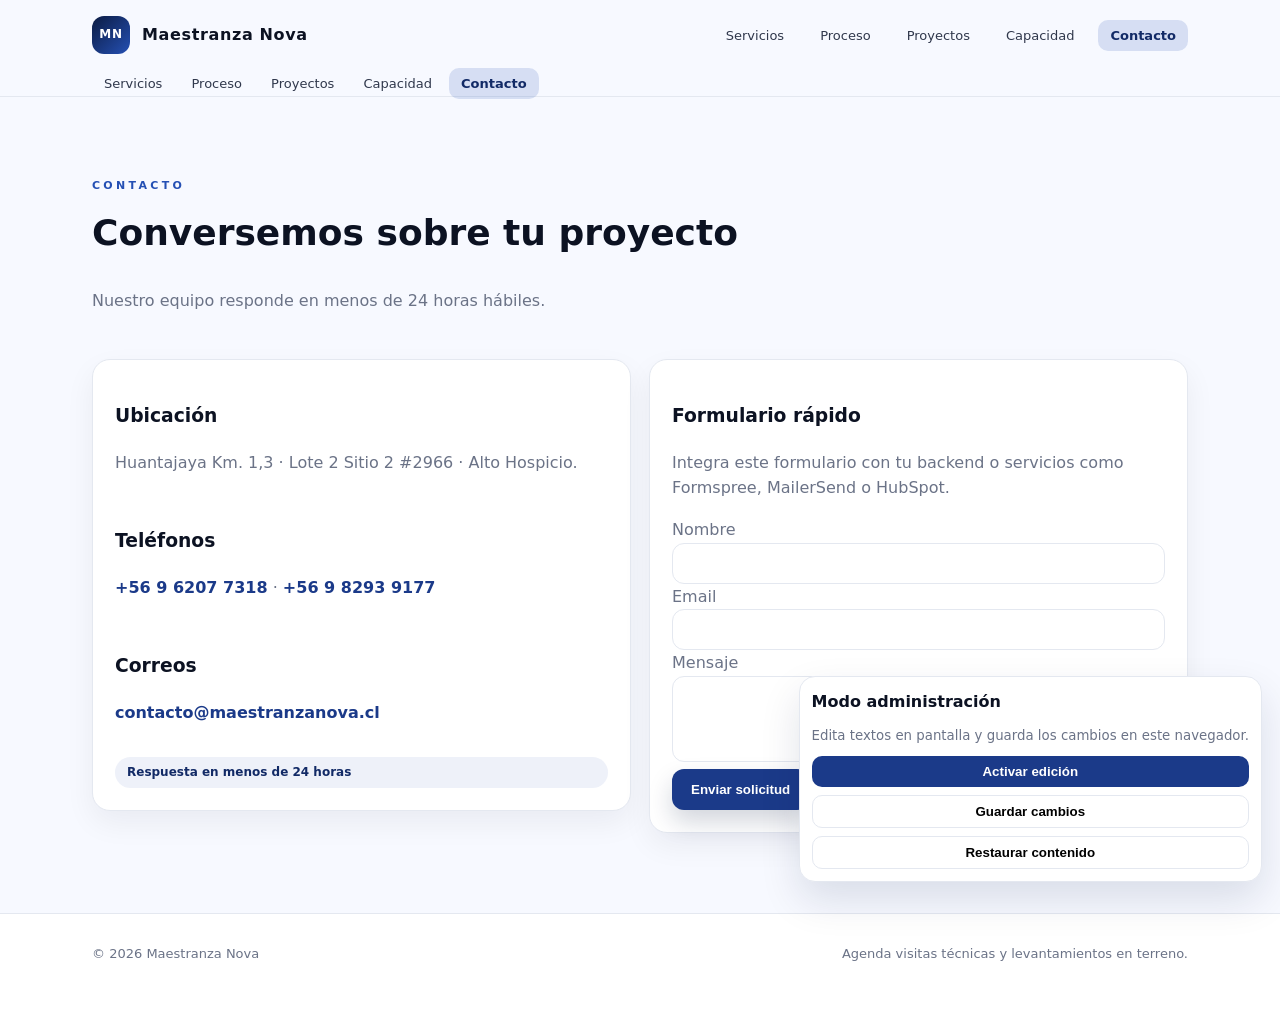
==== contacto.html @ 2c377508 "Split maestranza site into multiple pages" ====
<!doctype html>
<html lang="es">
<head>
  <meta charset="utf-8" />
  <meta name="viewport" content="width=device-width, initial-scale=1" />
  <title>Contacto | Maestranza Nova</title>
  <meta name="description" content="Contacto Maestranza Nova: cotizaciones, consultas técnicas y visitas a planta." />
  <link rel="stylesheet" href="styles.css" />
</head>
<body>
  <header>
    <div class="wrap">
      <div class="nav">
        <a class="brand" href="index.html">
          <span class="brand-badge">MN</span>
          <span data-editable="brand">Maestranza Nova</span>
        </a>
        <nav aria-label="Navegación principal">
          <ul>
            <li><a href="servicios.html" data-page="servicios">Servicios</a></li>
            <li><a href="proceso.html" data-page="proceso">Proceso</a></li>
            <li><a href="proyectos.html" data-page="proyectos">Proyectos</a></li>
            <li><a href="capacidad.html" data-page="capacidad">Capacidad</a></li>
            <li><a href="contacto.html" data-page="contacto">Contacto</a></li>
          </ul>
        </nav>
        <button class="btn secondary mobile-toggle" id="menuToggle" aria-expanded="false" aria-controls="mobileMenu">
          Menú
        </button>
      </div>
      <nav class="mobile-menu" id="mobileMenu">
        <a href="servicios.html" data-page="servicios">Servicios</a>
        <a href="proceso.html" data-page="proceso">Proceso</a>
        <a href="proyectos.html" data-page="proyectos">Proyectos</a>
        <a href="capacidad.html" data-page="capacidad">Capacidad</a>
        <a href="contacto.html" data-page="contacto">Contacto</a>
      </nav>
    </div>
  </header>

  <main>
    <section class="section">
      <div class="wrap">
        <div class="section-title">
          <span>Contacto</span>
          <h2 data-editable="contact-title">Conversemos sobre tu proyecto</h2>
          <p class="muted" data-editable="contact-desc">Nuestro equipo responde en menos de 24 horas hábiles.</p>
        </div>
        <div class="grid contact-grid">
          <div class="card contact-card">
            <div>
              <h3 data-editable="contact-location-title">Ubicación</h3>
              <p class="muted" data-editable="contact-location-desc">Huantajaya Km. 1,3 · Lote 2 Sitio 2 #2966 · Alto Hospicio.</p>
            </div>
            <div>
              <h3 data-editable="contact-phone-title">Teléfonos</h3>
              <p class="muted" data-editable="contact-phone-desc"><a href="tel:+56962077318">+56 9 6207 7318</a> · <a href="tel:+56982939177">+56 9 8293 9177</a></p>
            </div>
            <div>
              <h3 data-editable="contact-mail-title">Correos</h3>
              <p class="muted" data-editable="contact-mail-desc"><a href="mailto:contacto@maestranzanova.cl">contacto@maestranzanova.cl</a></p>
            </div>
            <div class="pill" data-editable="contact-pill">Respuesta en menos de 24 horas</div>
          </div>
          <div class="card">
            <h3 data-editable="form-title">Formulario rápido</h3>
            <p class="muted" data-editable="form-desc">Integra este formulario con tu backend o servicios como Formspree, MailerSend o HubSpot.</p>
            <form onsubmit="event.preventDefault(); alert('Gracias. Implementa el envío en backend/Formspree.');">
              <label class="muted">Nombre
                <input type="text" required />
              </label>
              <label class="muted">Email
                <input type="email" required />
              </label>
              <label class="muted">Mensaje
                <textarea rows="4" required></textarea>
              </label>
              <button class="btn" type="submit">Enviar solicitud</button>
            </form>
          </div>
        </div>
      </div>
    </section>
  </main>

  <footer>
    <div class="wrap" style="display:flex; justify-content:space-between; gap:16px; flex-wrap:wrap;">
      <span>© <span id="year"></span> <span data-editable="footer-brand">Maestranza Nova</span></span>
      <span class="muted" data-editable="footer-note">Agenda visitas técnicas y levantamientos en terreno.</span>
    </div>
  </footer>

  <aside class="admin-bar" aria-live="polite">
    <strong>Modo administración</strong>
    <small>Edita textos en pantalla y guarda los cambios en este navegador.</small>
    <div class="admin-actions">
      <button class="primary" id="toggleEdit">Activar edición</button>
      <button id="saveEdits">Guardar cambios</button>
      <button id="resetEdits">Restaurar contenido</button>
    </div>
  </aside>

  <script src="script.js"></script>
</body>
</html>
---- styles.css ----
:root {
  color-scheme: light;
  --brand-900: #0b1b42;
  --brand-800: #122a66;
  --brand-700: #1b3a89;
  --brand-600: #2550b4;
  --accent: #ffb347;
  --ink-900: #0c1222;
  --ink-700: #30384c;
  --ink-500: #6b7387;
  --line: #e4e8f0;
  --bg: #f7f9ff;
  --card: #ffffff;
  --radius: 18px;
  --shadow: 0 18px 40px rgba(11, 27, 66, 0.12);
  --max: 1140px;
}

* { box-sizing: border-box; }
html, body { margin: 0; padding: 0; }
body {
  font-family: "Inter", "Segoe UI", system-ui, -apple-system, sans-serif;
  background: var(--bg);
  color: var(--ink-900);
  line-height: 1.6;
}
img { max-width: 100%; display: block; }
a { color: inherit; text-decoration: none; }
.wrap { max-width: var(--max); margin: 0 auto; padding: 0 22px; }
.grid { display: grid; gap: 18px; }
.btn {
  display: inline-flex;
  align-items: center;
  justify-content: center;
  gap: 10px;
  padding: 12px 18px;
  border-radius: 12px;
  border: 1px solid transparent;
  background: var(--brand-700);
  color: #fff;
  font-weight: 600;
  box-shadow: 0 12px 24px rgba(11, 27, 66, 0.18);
  transition: transform 0.2s ease, box-shadow 0.2s ease;
  cursor: pointer;
}
.btn.secondary {
  background: #fff;
  color: var(--brand-700);
  border-color: rgba(27, 58, 137, 0.25);
  box-shadow: none;
}
.btn:hover { transform: translateY(-1px); box-shadow: 0 18px 32px rgba(11, 27, 66, 0.2); }
.pill {
  display: inline-flex;
  align-items: center;
  gap: 8px;
  padding: 6px 12px;
  border-radius: 999px;
  background: rgba(37, 80, 180, 0.08);
  color: var(--brand-800);
  font-size: 12px;
  font-weight: 600;
}
.card {
  background: var(--card);
  border-radius: var(--radius);
  border: 1px solid var(--line);
  padding: 22px;
  box-shadow: 0 12px 30px rgba(12, 18, 34, 0.06);
}
.muted { color: var(--ink-500); }
.section { padding: 80px 0; }
.section.slim { padding: 60px 0; }
.section-title {
  display: flex;
  flex-direction: column;
  gap: 10px;
  margin-bottom: 30px;
}
.section-title h2 {
  margin: 0;
  font-size: clamp(26px, 3vw, 36px);
}
.section-title span { letter-spacing: 0.3em; text-transform: uppercase; font-size: 11px; color: var(--brand-600); font-weight: 700; }

header {
  position: sticky;
  top: 0;
  z-index: 20;
  background: rgba(247, 249, 255, 0.92);
  backdrop-filter: blur(10px);
  border-bottom: 1px solid var(--line);
}
.nav {
  display: flex;
  align-items: center;
  justify-content: space-between;
  padding: 16px 0;
  gap: 16px;
}
.brand {
  display: flex;
  align-items: center;
  gap: 12px;
  font-weight: 800;
  letter-spacing: 0.04em;
}
.brand-badge {
  width: 38px;
  height: 38px;
  border-radius: 12px;
  background: linear-gradient(135deg, var(--brand-900), var(--brand-600));
  display: grid;
  place-items: center;
  color: #fff;
  font-weight: 700;
  font-size: 12px;
}
nav ul {
  display: flex;
  gap: 12px;
  list-style: none;
  margin: 0;
  padding: 0;
  flex-wrap: wrap;
  justify-content: flex-end;
}
nav a {
  font-size: 13px;
  padding: 8px 12px;
  border-radius: 10px;
  color: var(--ink-700);
}
nav a:hover { background: rgba(37, 80, 180, 0.1); color: var(--brand-800); }
nav a.active { background: rgba(37, 80, 180, 0.16); color: var(--brand-800); font-weight: 700; }
.mobile-toggle { display: none; }

.hero {
  background:
    radial-gradient(900px 460px at 10% 10%, rgba(37, 80, 180, 0.16), transparent 60%),
    radial-gradient(700px 380px at 85% 10%, rgba(255, 179, 71, 0.18), transparent 60%),
    #fff;
  border-bottom: 1px solid var(--line);
}
.hero-grid {
  display: grid;
  grid-template-columns: 1.2fr 0.8fr;
  gap: 30px;
  padding: 70px 0;
}
.hero h1 {
  font-size: clamp(34px, 3.6vw, 52px);
  margin: 18px 0 12px;
  line-height: 1.1;
}
.hero p { margin: 0 0 20px; }
.hero-actions { display: flex; gap: 12px; flex-wrap: wrap; }
.hero-stats { display: grid; gap: 12px; }
.stat {
  padding: 16px;
  border-radius: 16px;
  border: 1px solid var(--line);
  background: rgba(255, 255, 255, 0.9);
}
.stat strong { font-size: 20px; display: block; }
.stat span { font-size: 13px; color: var(--ink-500); }

.highlight-grid { grid-template-columns: repeat(3, 1fr); }
.service-grid { grid-template-columns: repeat(3, 1fr); }
.process-grid { grid-template-columns: 1.1fr 0.9fr; }
.project-grid { grid-template-columns: repeat(2, 1fr); }
.contact-grid { grid-template-columns: repeat(2, 1fr); align-items: start; }

.badge {
  display: inline-flex;
  align-items: center;
  gap: 8px;
  padding: 6px 10px;
  border-radius: 999px;
  background: rgba(11, 27, 66, 0.08);
  font-size: 12px;
  font-weight: 600;
  color: var(--brand-800);
}

.timeline {
  display: grid;
  gap: 14px;
}
.timeline-item {
  display: grid;
  gap: 6px;
  padding: 16px;
  border-radius: 14px;
  background: rgba(37, 80, 180, 0.06);
  border: 1px dashed rgba(37, 80, 180, 0.3);
}

.pill-list { display: flex; flex-wrap: wrap; gap: 10px; }

.contact-card { display: grid; gap: 16px; }
.contact-card a { color: var(--brand-700); font-weight: 600; }
form input, form textarea {
  width: 100%;
  border-radius: 12px;
  border: 1px solid var(--line);
  padding: 12px 14px;
  font-family: inherit;
}

footer {
  padding: 30px 0 50px;
  font-size: 13px;
  color: var(--ink-500);
  border-top: 1px solid var(--line);
  background: #fff;
}

.admin-bar {
  position: fixed;
  bottom: 18px;
  right: 18px;
  z-index: 40;
  background: #fff;
  border-radius: 16px;
  border: 1px solid var(--line);
  box-shadow: var(--shadow);
  padding: 12px;
  display: grid;
  gap: 10px;
  min-width: 210px;
}
.admin-bar small { color: var(--ink-500); }
.admin-actions { display: grid; gap: 8px; }
.admin-actions button {
  width: 100%;
  border-radius: 10px;
  border: 1px solid var(--line);
  padding: 8px 10px;
  font-weight: 600;
  background: #fff;
  cursor: pointer;
}
.admin-actions button.primary { background: var(--brand-700); color: #fff; border: none; }
.editable {
  outline: 2px dashed transparent;
  transition: outline-color 0.2s ease;
}
.editable.is-editing { outline-color: rgba(37, 80, 180, 0.6); background: rgba(37, 80, 180, 0.08); }

@media (max-width: 980px) {
  .hero-grid,
  .highlight-grid,
  .service-grid,
  .process-grid,
  .project-grid,
  .contact-grid {
    grid-template-columns: 1fr;
  }
}
@media (max-width: 820px) {
  nav ul { display: none; }
  .mobile-toggle { display: inline-flex; }
  .mobile-menu {
    display: none;
    padding: 12px 0 20px;
  }
  .mobile-menu a {
    display: block;
    padding: 10px 12px;
    border-radius: 10px;
    border: 1px solid var(--line);
    margin-bottom: 10px;
    background: #fff;
  }
  .mobile-menu.open { display: block; }
}
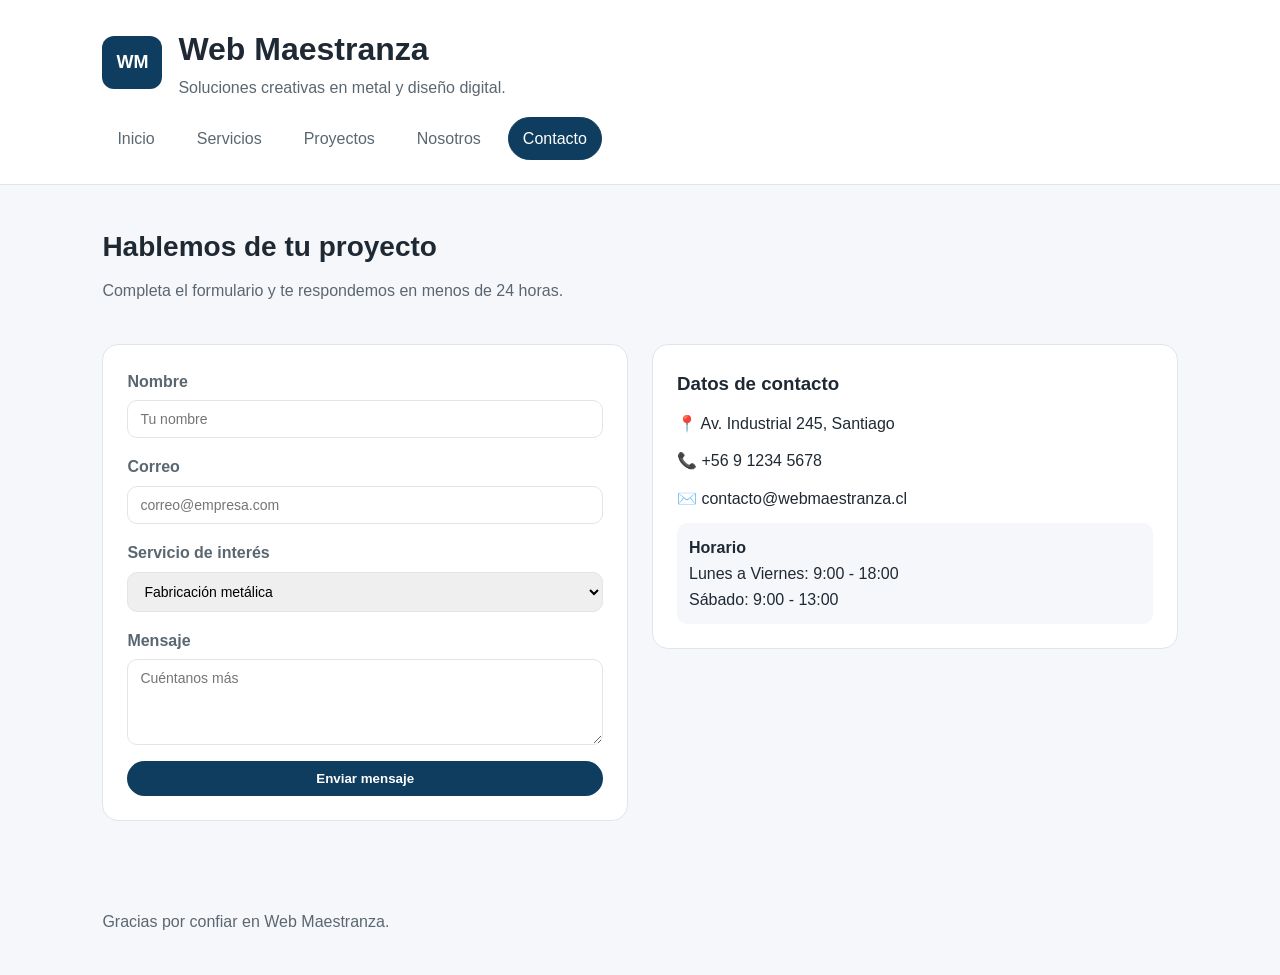
==== commit f883ab38: "Add multi-page static site" ====
--- a/contacto.html
+++ b/contacto.html
@@ -1,105 +1,77 @@
-<!doctype html>
+<!DOCTYPE html>
 <html lang="es">
 <head>
-  <meta charset="utf-8" />
-  <meta name="viewport" content="width=device-width, initial-scale=1" />
-  <title>Contacto | Maestranza Nova</title>
-  <meta name="description" content="Contacto Maestranza Nova: cotizaciones, consultas técnicas y visitas a planta." />
+  <meta charset="UTF-8" />
+  <meta name="viewport" content="width=device-width, initial-scale=1.0" />
+  <title>Web Maestranza | Contacto</title>
   <link rel="stylesheet" href="styles.css" />
 </head>
 <body>
-  <header>
-    <div class="wrap">
-      <div class="nav">
-        <a class="brand" href="index.html">
-          <span class="brand-badge">MN</span>
-          <span data-editable="brand">Maestranza Nova</span>
-        </a>
-        <nav aria-label="Navegación principal">
-          <ul>
-            <li><a href="servicios.html" data-page="servicios">Servicios</a></li>
-            <li><a href="proceso.html" data-page="proceso">Proceso</a></li>
-            <li><a href="proyectos.html" data-page="proyectos">Proyectos</a></li>
-            <li><a href="capacidad.html" data-page="capacidad">Capacidad</a></li>
-            <li><a href="contacto.html" data-page="contacto">Contacto</a></li>
-          </ul>
-        </nav>
-        <button class="btn secondary mobile-toggle" id="menuToggle" aria-expanded="false" aria-controls="mobileMenu">
-          Menú
-        </button>
+  <header class="site-header">
+    <div class="brand">
+      <span class="brand__logo">WM</span>
+      <div>
+        <h1>Web Maestranza</h1>
+        <p>Soluciones creativas en metal y diseño digital.</p>
       </div>
-      <nav class="mobile-menu" id="mobileMenu">
-        <a href="servicios.html" data-page="servicios">Servicios</a>
-        <a href="proceso.html" data-page="proceso">Proceso</a>
-        <a href="proyectos.html" data-page="proyectos">Proyectos</a>
-        <a href="capacidad.html" data-page="capacidad">Capacidad</a>
-        <a href="contacto.html" data-page="contacto">Contacto</a>
-      </nav>
     </div>
+    <nav class="site-nav">
+      <a href="index.html">Inicio</a>
+      <a href="servicios.html">Servicios</a>
+      <a href="proyectos.html">Proyectos</a>
+      <a href="nosotros.html">Nosotros</a>
+      <a class="is-active" href="contacto.html">Contacto</a>
+    </nav>
   </header>
 
-  <main>
-    <section class="section">
-      <div class="wrap">
-        <div class="section-title">
-          <span>Contacto</span>
-          <h2 data-editable="contact-title">Conversemos sobre tu proyecto</h2>
-          <p class="muted" data-editable="contact-desc">Nuestro equipo responde en menos de 24 horas hábiles.</p>
+  <main class="page">
+    <section class="page-header">
+      <h2>Hablemos de tu proyecto</h2>
+      <p>Completa el formulario y te respondemos en menos de 24 horas.</p>
+    </section>
+
+    <section class="contact">
+      <form class="contact__form">
+        <label>
+          Nombre
+          <input type="text" placeholder="Tu nombre" />
+        </label>
+        <label>
+          Correo
+          <input type="email" placeholder="correo@empresa.com" />
+        </label>
+        <label>
+          Servicio de interés
+          <select>
+            <option>Fabricación metálica</option>
+            <option>Diseño web</option>
+            <option>Mantenimiento</option>
+            <option>Consultoría</option>
+          </select>
+        </label>
+        <label>
+          Mensaje
+          <textarea rows="4" placeholder="Cuéntanos más"></textarea>
+        </label>
+        <button class="button" type="submit">Enviar mensaje</button>
+      </form>
+
+      <aside class="contact__info">
+        <h3>Datos de contacto</h3>
+        <p>📍 Av. Industrial 245, Santiago</p>
+        <p>📞 +56 9 1234 5678</p>
+        <p>✉️ contacto@webmaestranza.cl</p>
+        <div class="contact__hours">
+          <h4>Horario</h4>
+          <p>Lunes a Viernes: 9:00 - 18:00</p>
+          <p>Sábado: 9:00 - 13:00</p>
         </div>
-        <div class="grid contact-grid">
-          <div class="card contact-card">
-            <div>
-              <h3 data-editable="contact-location-title">Ubicación</h3>
-              <p class="muted" data-editable="contact-location-desc">Huantajaya Km. 1,3 · Lote 2 Sitio 2 #2966 · Alto Hospicio.</p>
-            </div>
-            <div>
-              <h3 data-editable="contact-phone-title">Teléfonos</h3>
-              <p class="muted" data-editable="contact-phone-desc"><a href="tel:+56962077318">+56 9 6207 7318</a> · <a href="tel:+56982939177">+56 9 8293 9177</a></p>
-            </div>
-            <div>
-              <h3 data-editable="contact-mail-title">Correos</h3>
-              <p class="muted" data-editable="contact-mail-desc"><a href="mailto:contacto@maestranzanova.cl">contacto@maestranzanova.cl</a></p>
-            </div>
-            <div class="pill" data-editable="contact-pill">Respuesta en menos de 24 horas</div>
-          </div>
-          <div class="card">
-            <h3 data-editable="form-title">Formulario rápido</h3>
-            <p class="muted" data-editable="form-desc">Integra este formulario con tu backend o servicios como Formspree, MailerSend o HubSpot.</p>
-            <form onsubmit="event.preventDefault(); alert('Gracias. Implementa el envío en backend/Formspree.');">
-              <label class="muted">Nombre
-                <input type="text" required />
-              </label>
-              <label class="muted">Email
-                <input type="email" required />
-              </label>
-              <label class="muted">Mensaje
-                <textarea rows="4" required></textarea>
-              </label>
-              <button class="btn" type="submit">Enviar solicitud</button>
-            </form>
-          </div>
-        </div>
-      </div>
+      </aside>
     </section>
   </main>
 
-  <footer>
-    <div class="wrap" style="display:flex; justify-content:space-between; gap:16px; flex-wrap:wrap;">
-      <span>© <span id="year"></span> <span data-editable="footer-brand">Maestranza Nova</span></span>
-      <span class="muted" data-editable="footer-note">Agenda visitas técnicas y levantamientos en terreno.</span>
-    </div>
+  <footer class="site-footer">
+    <p>Gracias por confiar en Web Maestranza.</p>
   </footer>
-
-  <aside class="admin-bar" aria-live="polite">
-    <strong>Modo administración</strong>
-    <small>Edita textos en pantalla y guarda los cambios en este navegador.</small>
-    <div class="admin-actions">
-      <button class="primary" id="toggleEdit">Activar edición</button>
-      <button id="saveEdits">Guardar cambios</button>
-      <button id="resetEdits">Restaurar contenido</button>
-    </div>
-  </aside>
-
-  <script src="script.js"></script>
 </body>
 </html>
--- a/styles.css
+++ b/styles.css
@@ -1,277 +1,276 @@
 :root {
   color-scheme: light;
-  --brand-900: #0b1b42;
-  --brand-800: #122a66;
-  --brand-700: #1b3a89;
-  --brand-600: #2550b4;
-  --accent: #ffb347;
-  --ink-900: #0c1222;
-  --ink-700: #30384c;
-  --ink-500: #6b7387;
-  --line: #e4e8f0;
-  --bg: #f7f9ff;
+  --primary: #0f3d5f;
+  --accent: #f2b632;
+  --bg: #f6f7fb;
+  --text: #1f2933;
+  --muted: #5b6770;
   --card: #ffffff;
-  --radius: 18px;
-  --shadow: 0 18px 40px rgba(11, 27, 66, 0.12);
-  --max: 1140px;
-}
-
-* { box-sizing: border-box; }
-html, body { margin: 0; padding: 0; }
+  --border: #e0e5ec;
+}
+
+* {
+  box-sizing: border-box;
+  margin: 0;
+  padding: 0;
+  font-family: "Segoe UI", sans-serif;
+}
+
 body {
-  font-family: "Inter", "Segoe UI", system-ui, -apple-system, sans-serif;
   background: var(--bg);
-  color: var(--ink-900);
+  color: var(--text);
   line-height: 1.6;
 }
-img { max-width: 100%; display: block; }
-a { color: inherit; text-decoration: none; }
-.wrap { max-width: var(--max); margin: 0 auto; padding: 0 22px; }
-.grid { display: grid; gap: 18px; }
-.btn {
-  display: inline-flex;
+
+a {
+  color: inherit;
+  text-decoration: none;
+}
+
+.site-header {
+  background: var(--card);
+  border-bottom: 1px solid var(--border);
+  padding: 24px 8vw;
+  display: flex;
+  flex-direction: column;
+  gap: 16px;
+}
+
+.brand {
+  display: flex;
   align-items: center;
-  justify-content: center;
-  gap: 10px;
-  padding: 12px 18px;
-  border-radius: 12px;
-  border: 1px solid transparent;
-  background: var(--brand-700);
-  color: #fff;
-  font-weight: 600;
-  box-shadow: 0 12px 24px rgba(11, 27, 66, 0.18);
-  transition: transform 0.2s ease, box-shadow 0.2s ease;
-  cursor: pointer;
-}
-.btn.secondary {
-  background: #fff;
-  color: var(--brand-700);
-  border-color: rgba(27, 58, 137, 0.25);
-  box-shadow: none;
-}
-.btn:hover { transform: translateY(-1px); box-shadow: 0 18px 32px rgba(11, 27, 66, 0.2); }
-.pill {
-  display: inline-flex;
-  align-items: center;
-  gap: 8px;
-  padding: 6px 12px;
-  border-radius: 999px;
-  background: rgba(37, 80, 180, 0.08);
-  color: var(--brand-800);
-  font-size: 12px;
-  font-weight: 600;
-}
-.card {
-  background: var(--card);
-  border-radius: var(--radius);
-  border: 1px solid var(--line);
-  padding: 22px;
-  box-shadow: 0 12px 30px rgba(12, 18, 34, 0.06);
-}
-.muted { color: var(--ink-500); }
-.section { padding: 80px 0; }
-.section.slim { padding: 60px 0; }
-.section-title {
-  display: flex;
-  flex-direction: column;
-  gap: 10px;
-  margin-bottom: 30px;
-}
-.section-title h2 {
-  margin: 0;
-  font-size: clamp(26px, 3vw, 36px);
-}
-.section-title span { letter-spacing: 0.3em; text-transform: uppercase; font-size: 11px; color: var(--brand-600); font-weight: 700; }
-
-header {
-  position: sticky;
-  top: 0;
-  z-index: 20;
-  background: rgba(247, 249, 255, 0.92);
-  backdrop-filter: blur(10px);
-  border-bottom: 1px solid var(--line);
-}
-.nav {
-  display: flex;
-  align-items: center;
-  justify-content: space-between;
-  padding: 16px 0;
-  gap: 16px;
-}
-.brand {
-  display: flex;
-  align-items: center;
-  gap: 12px;
-  font-weight: 800;
-  letter-spacing: 0.04em;
-}
-.brand-badge {
-  width: 38px;
-  height: 38px;
-  border-radius: 12px;
-  background: linear-gradient(135deg, var(--brand-900), var(--brand-600));
-  display: grid;
-  place-items: center;
+  gap: 16px;
+}
+
+.brand__logo {
+  background: var(--primary);
   color: #fff;
   font-weight: 700;
+  border-radius: 12px;
+  padding: 12px 14px;
+  font-size: 18px;
+}
+
+.brand p {
+  color: var(--muted);
+}
+
+.site-nav {
+  display: flex;
+  flex-wrap: wrap;
+  gap: 12px;
+}
+
+.site-nav a {
+  padding: 8px 14px;
+  border-radius: 999px;
+  border: 1px solid transparent;
+  color: var(--muted);
+  transition: all 0.2s ease;
+}
+
+.site-nav a:hover,
+.site-nav a.is-active {
+  background: var(--primary);
+  color: #fff;
+  border-color: var(--primary);
+}
+
+.page {
+  padding: 40px 8vw 64px;
+  display: flex;
+  flex-direction: column;
+  gap: 40px;
+}
+
+.hero {
+  display: grid;
+  gap: 32px;
+  grid-template-columns: repeat(auto-fit, minmax(240px, 1fr));
+  align-items: center;
+}
+
+.hero__eyebrow {
+  text-transform: uppercase;
+  color: var(--accent);
+  font-weight: 700;
+  letter-spacing: 2px;
   font-size: 12px;
 }
-nav ul {
-  display: flex;
+
+.hero h2 {
+  font-size: 32px;
+  margin: 12px 0 16px;
+}
+
+.hero__actions {
+  margin-top: 20px;
+  display: flex;
+  flex-wrap: wrap;
   gap: 12px;
-  list-style: none;
-  margin: 0;
-  padding: 0;
-  flex-wrap: wrap;
-  justify-content: flex-end;
-}
-nav a {
-  font-size: 13px;
-  padding: 8px 12px;
+}
+
+.hero__card {
+  background: var(--card);
+  padding: 24px;
+  border-radius: 20px;
+  border: 1px solid var(--border);
+  box-shadow: 0 20px 40px rgba(15, 61, 95, 0.08);
+}
+
+.hero__card ul {
+  margin-top: 16px;
+  padding-left: 20px;
+  color: var(--muted);
+}
+
+.button {
+  background: var(--primary);
+  color: #fff;
+  padding: 10px 20px;
+  border-radius: 999px;
+  border: none;
+  display: inline-block;
+  font-weight: 600;
+}
+
+.button--ghost {
+  background: transparent;
+  color: var(--primary);
+  border: 1px solid var(--primary);
+}
+
+.grid {
+  display: grid;
+  gap: 20px;
+  grid-template-columns: repeat(auto-fit, minmax(220px, 1fr));
+}
+
+.grid article,
+.card {
+  background: var(--card);
+  padding: 20px;
+  border-radius: 16px;
+  border: 1px solid var(--border);
+}
+
+.grid article a {
+  margin-top: 10px;
+  display: inline-block;
+  color: var(--primary);
+  font-weight: 600;
+}
+
+.page-header h2 {
+  font-size: 28px;
+  margin-bottom: 8px;
+}
+
+.page-header p {
+  color: var(--muted);
+}
+
+.cards {
+  display: grid;
+  gap: 20px;
+  grid-template-columns: repeat(auto-fit, minmax(240px, 1fr));
+}
+
+.card span {
+  display: block;
+  margin-top: 12px;
+  color: var(--muted);
+}
+
+.timeline {
+  display: grid;
+  gap: 16px;
+}
+
+.timeline div {
+  background: var(--card);
+  padding: 18px;
+  border-radius: 12px;
+  border-left: 4px solid var(--accent);
+}
+
+.team {
+  display: grid;
+  gap: 16px;
+  grid-template-columns: repeat(auto-fit, minmax(200px, 1fr));
+}
+
+.team article {
+  background: var(--card);
+  padding: 18px;
+  border-radius: 14px;
+  border: 1px solid var(--border);
+}
+
+.contact {
+  display: grid;
+  gap: 24px;
+  grid-template-columns: repeat(auto-fit, minmax(260px, 1fr));
+  align-items: start;
+}
+
+.contact__form {
+  display: flex;
+  flex-direction: column;
+  gap: 16px;
+  background: var(--card);
+  padding: 24px;
+  border-radius: 16px;
+  border: 1px solid var(--border);
+}
+
+.contact__form label {
+  display: flex;
+  flex-direction: column;
+  gap: 6px;
+  font-weight: 600;
+  color: var(--muted);
+}
+
+.contact__form input,
+.contact__form select,
+.contact__form textarea {
+  padding: 10px 12px;
   border-radius: 10px;
-  color: var(--ink-700);
-}
-nav a:hover { background: rgba(37, 80, 180, 0.1); color: var(--brand-800); }
-nav a.active { background: rgba(37, 80, 180, 0.16); color: var(--brand-800); font-weight: 700; }
-.mobile-toggle { display: none; }
-
-.hero {
-  background:
-    radial-gradient(900px 460px at 10% 10%, rgba(37, 80, 180, 0.16), transparent 60%),
-    radial-gradient(700px 380px at 85% 10%, rgba(255, 179, 71, 0.18), transparent 60%),
-    #fff;
-  border-bottom: 1px solid var(--line);
-}
-.hero-grid {
-  display: grid;
-  grid-template-columns: 1.2fr 0.8fr;
-  gap: 30px;
-  padding: 70px 0;
-}
-.hero h1 {
-  font-size: clamp(34px, 3.6vw, 52px);
-  margin: 18px 0 12px;
-  line-height: 1.1;
-}
-.hero p { margin: 0 0 20px; }
-.hero-actions { display: flex; gap: 12px; flex-wrap: wrap; }
-.hero-stats { display: grid; gap: 12px; }
-.stat {
-  padding: 16px;
+  border: 1px solid var(--border);
+  font-size: 14px;
+}
+
+.contact__info {
+  background: var(--card);
+  padding: 24px;
   border-radius: 16px;
-  border: 1px solid var(--line);
-  background: rgba(255, 255, 255, 0.9);
-}
-.stat strong { font-size: 20px; display: block; }
-.stat span { font-size: 13px; color: var(--ink-500); }
-
-.highlight-grid { grid-template-columns: repeat(3, 1fr); }
-.service-grid { grid-template-columns: repeat(3, 1fr); }
-.process-grid { grid-template-columns: 1.1fr 0.9fr; }
-.project-grid { grid-template-columns: repeat(2, 1fr); }
-.contact-grid { grid-template-columns: repeat(2, 1fr); align-items: start; }
-
-.badge {
-  display: inline-flex;
-  align-items: center;
-  gap: 8px;
-  padding: 6px 10px;
-  border-radius: 999px;
-  background: rgba(11, 27, 66, 0.08);
-  font-size: 12px;
-  font-weight: 600;
-  color: var(--brand-800);
-}
-
-.timeline {
-  display: grid;
-  gap: 14px;
-}
-.timeline-item {
-  display: grid;
-  gap: 6px;
-  padding: 16px;
-  border-radius: 14px;
-  background: rgba(37, 80, 180, 0.06);
-  border: 1px dashed rgba(37, 80, 180, 0.3);
-}
-
-.pill-list { display: flex; flex-wrap: wrap; gap: 10px; }
-
-.contact-card { display: grid; gap: 16px; }
-.contact-card a { color: var(--brand-700); font-weight: 600; }
-form input, form textarea {
-  width: 100%;
-  border-radius: 12px;
-  border: 1px solid var(--line);
-  padding: 12px 14px;
-  font-family: inherit;
-}
-
-footer {
-  padding: 30px 0 50px;
-  font-size: 13px;
-  color: var(--ink-500);
-  border-top: 1px solid var(--line);
-  background: #fff;
-}
-
-.admin-bar {
-  position: fixed;
-  bottom: 18px;
-  right: 18px;
-  z-index: 40;
-  background: #fff;
-  border-radius: 16px;
-  border: 1px solid var(--line);
-  box-shadow: var(--shadow);
+  border: 1px solid var(--border);
+  display: grid;
+  gap: 12px;
+}
+
+.contact__hours {
+  background: var(--bg);
   padding: 12px;
-  display: grid;
-  gap: 10px;
-  min-width: 210px;
-}
-.admin-bar small { color: var(--ink-500); }
-.admin-actions { display: grid; gap: 8px; }
-.admin-actions button {
-  width: 100%;
   border-radius: 10px;
-  border: 1px solid var(--line);
-  padding: 8px 10px;
-  font-weight: 600;
-  background: #fff;
-  cursor: pointer;
-}
-.admin-actions button.primary { background: var(--brand-700); color: #fff; border: none; }
-.editable {
-  outline: 2px dashed transparent;
-  transition: outline-color 0.2s ease;
-}
-.editable.is-editing { outline-color: rgba(37, 80, 180, 0.6); background: rgba(37, 80, 180, 0.08); }
-
-@media (max-width: 980px) {
-  .hero-grid,
-  .highlight-grid,
-  .service-grid,
-  .process-grid,
-  .project-grid,
-  .contact-grid {
-    grid-template-columns: 1fr;
+}
+
+.site-footer {
+  padding: 24px 8vw 40px;
+  color: var(--muted);
+}
+
+@media (max-width: 600px) {
+  .site-header {
+    padding: 20px 6vw;
   }
-}
-@media (max-width: 820px) {
-  nav ul { display: none; }
-  .mobile-toggle { display: inline-flex; }
-  .mobile-menu {
-    display: none;
-    padding: 12px 0 20px;
+
+  .page {
+    padding: 32px 6vw 48px;
   }
-  .mobile-menu a {
-    display: block;
-    padding: 10px 12px;
-    border-radius: 10px;
-    border: 1px solid var(--line);
-    margin-bottom: 10px;
-    background: #fff;
+
+  .hero h2 {
+    font-size: 26px;
   }
-  .mobile-menu.open { display: block; }
-}
+}
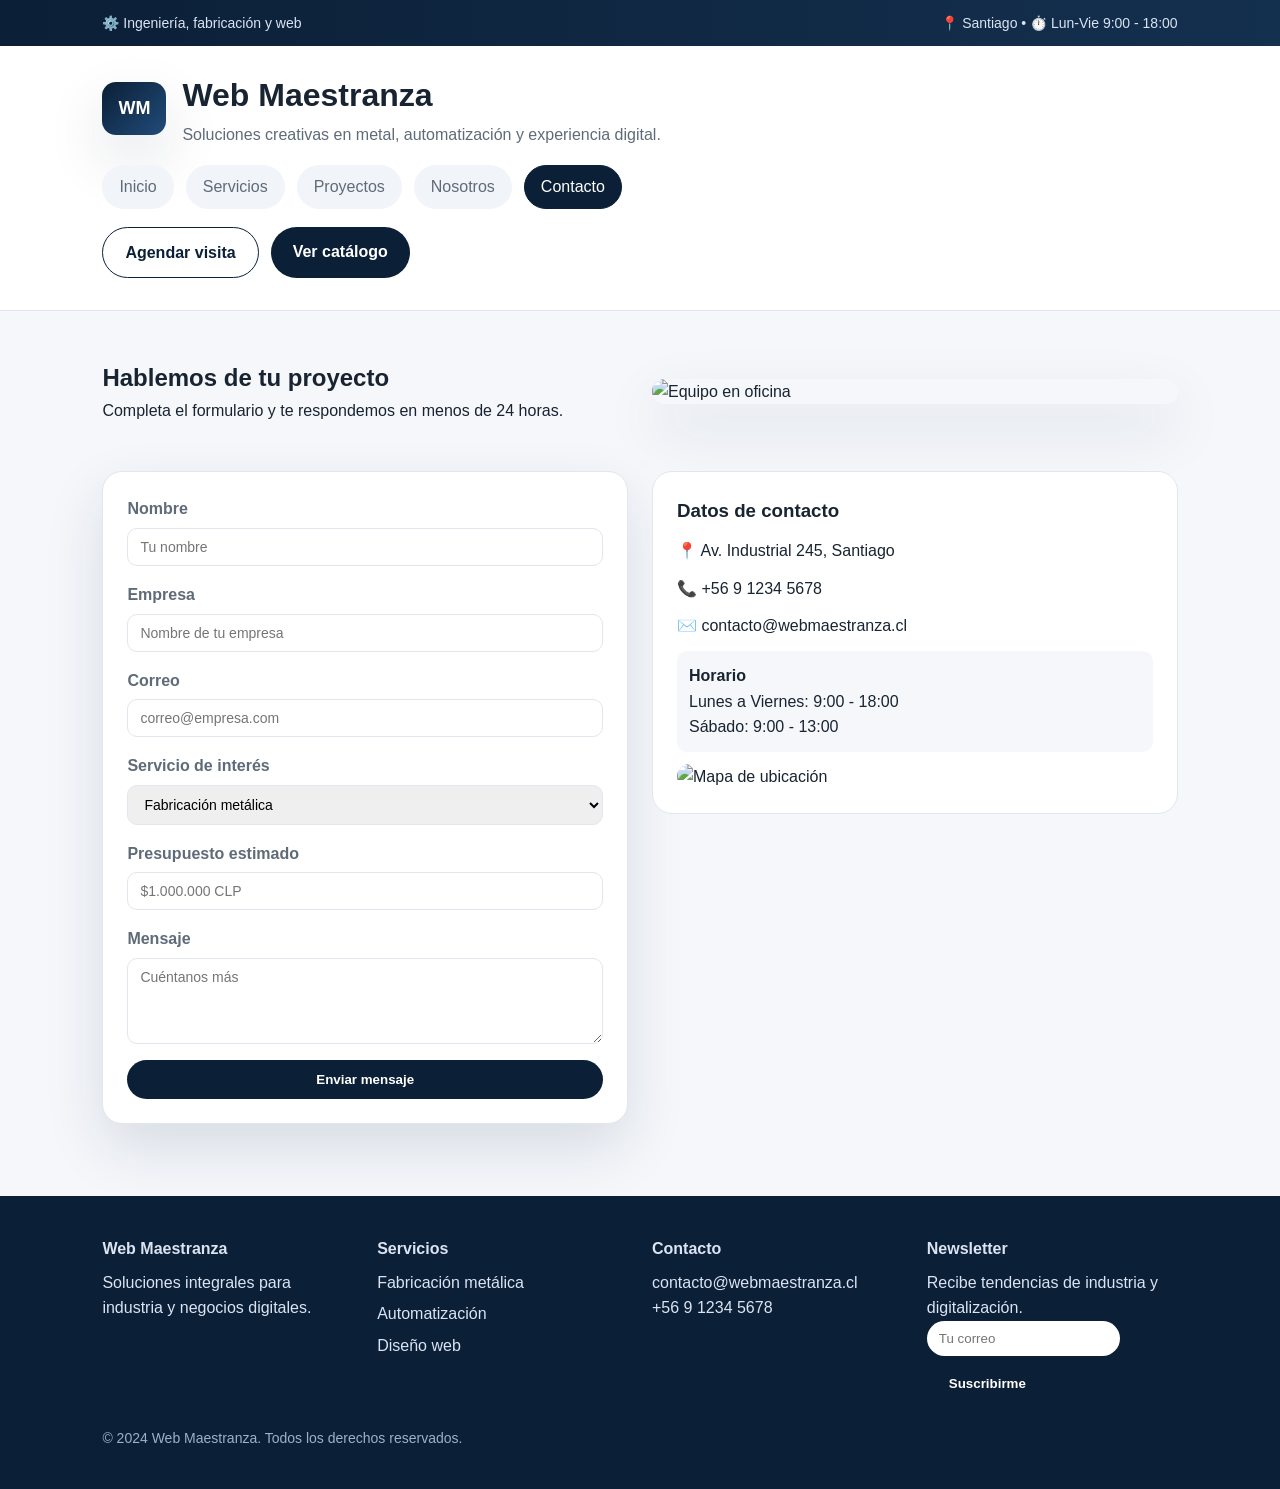
==== commit 43e01db5: "Enhance site with modern multi-page layout" ====
--- a/contacto.html
+++ b/contacto.html
@@ -8,26 +8,42 @@
 </head>
 <body>
   <header class="site-header">
-    <div class="brand">
-      <span class="brand__logo">WM</span>
-      <div>
-        <h1>Web Maestranza</h1>
-        <p>Soluciones creativas en metal y diseño digital.</p>
+    <div class="top-bar">
+      <span>⚙️ Ingeniería, fabricación y web</span>
+      <span>📍 Santiago • ⏱️ Lun-Vie 9:00 - 18:00</span>
+    </div>
+    <div class="site-header__main">
+      <div class="brand">
+        <span class="brand__logo">WM</span>
+        <div>
+          <h1>Web Maestranza</h1>
+          <p>Soluciones creativas en metal, automatización y experiencia digital.</p>
+        </div>
+      </div>
+      <nav class="site-nav">
+        <a href="index.html">Inicio</a>
+        <a href="servicios.html">Servicios</a>
+        <a href="proyectos.html">Proyectos</a>
+        <a href="nosotros.html">Nosotros</a>
+        <a class="is-active" href="contacto.html">Contacto</a>
+      </nav>
+      <div class="header-actions">
+        <a class="button button--ghost" href="contacto.html">Agendar visita</a>
+        <a class="button" href="servicios.html">Ver catálogo</a>
       </div>
     </div>
-    <nav class="site-nav">
-      <a href="index.html">Inicio</a>
-      <a href="servicios.html">Servicios</a>
-      <a href="proyectos.html">Proyectos</a>
-      <a href="nosotros.html">Nosotros</a>
-      <a class="is-active" href="contacto.html">Contacto</a>
-    </nav>
   </header>
 
   <main class="page">
     <section class="page-header">
-      <h2>Hablemos de tu proyecto</h2>
-      <p>Completa el formulario y te respondemos en menos de 24 horas.</p>
+      <div>
+        <h2>Hablemos de tu proyecto</h2>
+        <p>Completa el formulario y te respondemos en menos de 24 horas.</p>
+      </div>
+      <img
+        src="https://images.unsplash.com/photo-1521737604893-d14cc237f11d?auto=format&fit=crop&w=900&q=80"
+        alt="Equipo en oficina"
+      />
     </section>
 
     <section class="contact">
@@ -37,6 +53,10 @@
           <input type="text" placeholder="Tu nombre" />
         </label>
         <label>
+          Empresa
+          <input type="text" placeholder="Nombre de tu empresa" />
+        </label>
+        <label>
           Correo
           <input type="email" placeholder="correo@empresa.com" />
         </label>
@@ -44,10 +64,14 @@
           Servicio de interés
           <select>
             <option>Fabricación metálica</option>
+            <option>Automatización industrial</option>
             <option>Diseño web</option>
             <option>Mantenimiento</option>
-            <option>Consultoría</option>
           </select>
+        </label>
+        <label>
+          Presupuesto estimado
+          <input type="text" placeholder="$1.000.000 CLP" />
         </label>
         <label>
           Mensaje
@@ -66,12 +90,45 @@
           <p>Lunes a Viernes: 9:00 - 18:00</p>
           <p>Sábado: 9:00 - 13:00</p>
         </div>
+        <div class="contact__map">
+          <img
+            src="https://images.unsplash.com/photo-1504384308090-c894fdcc538d?auto=format&fit=crop&w=900&q=80"
+            alt="Mapa de ubicación"
+          />
+        </div>
       </aside>
     </section>
   </main>
 
   <footer class="site-footer">
-    <p>Gracias por confiar en Web Maestranza.</p>
+    <div class="footer-grid">
+      <div>
+        <h4>Web Maestranza</h4>
+        <p>Soluciones integrales para industria y negocios digitales.</p>
+      </div>
+      <div>
+        <h4>Servicios</h4>
+        <ul>
+          <li><a href="servicios.html">Fabricación metálica</a></li>
+          <li><a href="servicios.html">Automatización</a></li>
+          <li><a href="servicios.html">Diseño web</a></li>
+        </ul>
+      </div>
+      <div>
+        <h4>Contacto</h4>
+        <p>contacto@webmaestranza.cl</p>
+        <p>+56 9 1234 5678</p>
+      </div>
+      <div>
+        <h4>Newsletter</h4>
+        <p>Recibe tendencias de industria y digitalización.</p>
+        <div class="newsletter">
+          <input type="email" placeholder="Tu correo" />
+          <button class="button" type="button">Suscribirme</button>
+        </div>
+      </div>
+    </div>
+    <p class="footer-note">© 2024 Web Maestranza. Todos los derechos reservados.</p>
   </footer>
 </body>
 </html>
--- a/styles.css
+++ b/styles.css
@@ -1,12 +1,14 @@
 :root {
   color-scheme: light;
-  --primary: #0f3d5f;
-  --accent: #f2b632;
-  --bg: #f6f7fb;
-  --text: #1f2933;
-  --muted: #5b6770;
+  --primary: #0b1f36;
+  --accent: #f6c453;
+  --accent-dark: #d9a62f;
+  --bg: #f5f7fb;
+  --text: #182431;
+  --muted: #5f6b78;
   --card: #ffffff;
-  --border: #e0e5ec;
+  --border: #e1e6ef;
+  --shadow: 0 24px 60px rgba(11, 31, 54, 0.12);
 }
 
 * {
@@ -27,13 +29,31 @@
   text-decoration: none;
 }
 
+img {
+  max-width: 100%;
+  display: block;
+  border-radius: 16px;
+}
+
+.top-bar {
+  display: flex;
+  justify-content: space-between;
+  gap: 16px;
+  color: #dbe4f3;
+  font-size: 14px;
+  padding: 12px 8vw;
+  background: linear-gradient(90deg, #0b1f36, #14304f);
+}
+
 .site-header {
   background: var(--card);
   border-bottom: 1px solid var(--border);
-  padding: 24px 8vw;
-  display: flex;
-  flex-direction: column;
-  gap: 16px;
+}
+
+.site-header__main {
+  padding: 24px 8vw 32px;
+  display: grid;
+  gap: 18px;
 }
 
 .brand {
@@ -43,12 +63,13 @@
 }
 
 .brand__logo {
-  background: var(--primary);
+  background: linear-gradient(135deg, #0b1f36, #214c7a);
   color: #fff;
   font-weight: 700;
-  border-radius: 12px;
-  padding: 12px 14px;
+  border-radius: 14px;
+  padding: 12px 16px;
   font-size: 18px;
+  box-shadow: var(--shadow);
 }
 
 .brand p {
@@ -62,11 +83,12 @@
 }
 
 .site-nav a {
-  padding: 8px 14px;
+  padding: 8px 16px;
   border-radius: 999px;
   border: 1px solid transparent;
   color: var(--muted);
   transition: all 0.2s ease;
+  background: #f1f4f9;
 }
 
 .site-nav a:hover,
@@ -76,58 +98,90 @@
   border-color: var(--primary);
 }
 
+.header-actions {
+  display: flex;
+  flex-wrap: wrap;
+  gap: 12px;
+}
+
 .page {
-  padding: 40px 8vw 64px;
+  padding: 48px 8vw 72px;
   display: flex;
   flex-direction: column;
-  gap: 40px;
+  gap: 48px;
 }
 
 .hero {
   display: grid;
   gap: 32px;
-  grid-template-columns: repeat(auto-fit, minmax(240px, 1fr));
-  align-items: center;
+  grid-template-columns: repeat(auto-fit, minmax(280px, 1fr));
+  align-items: center;
+}
+
+.hero__content {
+  display: grid;
+  gap: 20px;
 }
 
 .hero__eyebrow {
   text-transform: uppercase;
-  color: var(--accent);
+  color: var(--accent-dark);
   font-weight: 700;
   letter-spacing: 2px;
   font-size: 12px;
 }
 
 .hero h2 {
-  font-size: 32px;
-  margin: 12px 0 16px;
+  font-size: clamp(2rem, 2vw + 1.4rem, 3rem);
 }
 
 .hero__actions {
-  margin-top: 20px;
   display: flex;
   flex-wrap: wrap;
   gap: 12px;
 }
 
-.hero__card {
-  background: var(--card);
-  padding: 24px;
-  border-radius: 20px;
-  border: 1px solid var(--border);
-  box-shadow: 0 20px 40px rgba(15, 61, 95, 0.08);
-}
-
-.hero__card ul {
-  margin-top: 16px;
-  padding-left: 20px;
-  color: var(--muted);
+.hero__stats {
+  display: grid;
+  grid-template-columns: repeat(auto-fit, minmax(140px, 1fr));
+  gap: 16px;
+}
+
+.hero__stats div {
+  background: var(--card);
+  padding: 16px;
+  border-radius: 14px;
+  border: 1px solid var(--border);
+}
+
+.hero__stats strong {
+  font-size: 22px;
+}
+
+.hero__stats span {
+  color: var(--muted);
+  font-size: 14px;
+}
+
+.hero__media {
+  position: relative;
+}
+
+.hero__badge {
+  position: absolute;
+  bottom: -20px;
+  left: 20px;
+  background: rgba(255, 255, 255, 0.95);
+  padding: 14px 18px;
+  border-radius: 12px;
+  border: 1px solid var(--border);
+  box-shadow: var(--shadow);
 }
 
 .button {
   background: var(--primary);
   color: #fff;
-  padding: 10px 20px;
+  padding: 12px 22px;
   border-radius: 999px;
   border: none;
   display: inline-block;
@@ -140,46 +194,182 @@
   border: 1px solid var(--primary);
 }
 
+.section-heading {
+  display: flex;
+  align-items: center;
+  justify-content: space-between;
+  gap: 16px;
+  flex-wrap: wrap;
+}
+
+.text-link {
+  color: var(--primary);
+  font-weight: 600;
+}
+
+.highlight {
+  display: grid;
+  gap: 24px;
+  background: var(--card);
+  padding: 32px;
+  border-radius: 24px;
+  border: 1px solid var(--border);
+  box-shadow: var(--shadow);
+}
+
+.highlight__cards {
+  display: grid;
+  grid-template-columns: repeat(auto-fit, minmax(220px, 1fr));
+  gap: 20px;
+}
+
+.highlight__cards article {
+  background: #f9fbff;
+  padding: 20px;
+  border-radius: 16px;
+  border: 1px solid var(--border);
+}
+
+.split {
+  display: grid;
+  gap: 32px;
+  grid-template-columns: repeat(auto-fit, minmax(260px, 1fr));
+  align-items: center;
+}
+
+.split__media img {
+  box-shadow: var(--shadow);
+}
+
+.checklist {
+  margin: 16px 0;
+  padding-left: 20px;
+  color: var(--muted);
+  display: grid;
+  gap: 8px;
+}
+
+.cards {
+  display: grid;
+  gap: 24px;
+  grid-template-columns: repeat(auto-fit, minmax(240px, 1fr));
+}
+
+.card {
+  background: var(--card);
+  border-radius: 20px;
+  border: 1px solid var(--border);
+  overflow: hidden;
+  box-shadow: var(--shadow);
+}
+
+.card__body {
+  padding: 20px;
+}
+
 .grid {
   display: grid;
   gap: 20px;
   grid-template-columns: repeat(auto-fit, minmax(220px, 1fr));
 }
 
-.grid article,
-.card {
+.grid article {
   background: var(--card);
   padding: 20px;
   border-radius: 16px;
   border: 1px solid var(--border);
 }
 
-.grid article a {
-  margin-top: 10px;
-  display: inline-block;
-  color: var(--primary);
-  font-weight: 600;
-}
-
-.page-header h2 {
-  font-size: 28px;
-  margin-bottom: 8px;
-}
-
-.page-header p {
-  color: var(--muted);
-}
-
-.cards {
+.page-header {
+  display: grid;
+  gap: 24px;
+  grid-template-columns: repeat(auto-fit, minmax(260px, 1fr));
+  align-items: center;
+}
+
+.page-header img {
+  border-radius: 20px;
+  box-shadow: var(--shadow);
+}
+
+.services-grid {
   display: grid;
   gap: 20px;
   grid-template-columns: repeat(auto-fit, minmax(240px, 1fr));
 }
 
-.card span {
+.services-grid article {
+  background: var(--card);
+  padding: 22px;
+  border-radius: 18px;
+  border: 1px solid var(--border);
+}
+
+.services-grid ul {
+  margin-top: 12px;
+  padding-left: 18px;
+  color: var(--muted);
+  display: grid;
+  gap: 6px;
+}
+
+.steps {
+  display: grid;
+  gap: 10px;
+  padding-left: 18px;
+  color: var(--muted);
+}
+
+.project-grid {
+  display: grid;
+  gap: 24px;
+  grid-template-columns: repeat(auto-fit, minmax(260px, 1fr));
+}
+
+.project-card {
+  background: var(--card);
+  border-radius: 20px;
+  border: 1px solid var(--border);
+  overflow: hidden;
+  box-shadow: var(--shadow);
+  display: grid;
+}
+
+.project-card div {
+  padding: 18px;
+}
+
+.project-card span {
   display: block;
-  margin-top: 12px;
-  color: var(--muted);
+  margin-top: 10px;
+  color: var(--muted);
+}
+
+.metrics {
+  display: grid;
+  gap: 20px;
+  background: linear-gradient(120deg, #0b1f36, #214c7a);
+  color: #fff;
+  padding: 32px;
+  border-radius: 24px;
+}
+
+.metrics__grid {
+  display: grid;
+  gap: 16px;
+  grid-template-columns: repeat(auto-fit, minmax(160px, 1fr));
+}
+
+.metrics__grid div {
+  background: rgba(255, 255, 255, 0.12);
+  padding: 16px;
+  border-radius: 14px;
+}
+
+.story {
+  display: grid;
+  gap: 24px;
+  grid-template-columns: repeat(auto-fit, minmax(260px, 1fr));
 }
 
 .timeline {
@@ -194,23 +384,39 @@
   border-left: 4px solid var(--accent);
 }
 
+.values {
+  display: grid;
+  gap: 16px;
+  grid-template-columns: repeat(auto-fit, minmax(220px, 1fr));
+}
+
+.values article {
+  background: var(--card);
+  padding: 20px;
+  border-radius: 16px;
+  border: 1px solid var(--border);
+}
+
 .team {
   display: grid;
   gap: 16px;
-  grid-template-columns: repeat(auto-fit, minmax(200px, 1fr));
+  grid-template-columns: repeat(auto-fit, minmax(220px, 1fr));
 }
 
 .team article {
   background: var(--card);
-  padding: 18px;
-  border-radius: 14px;
-  border: 1px solid var(--border);
+  padding: 16px;
+  border-radius: 16px;
+  border: 1px solid var(--border);
+  display: grid;
+  gap: 12px;
+  align-items: center;
 }
 
 .contact {
   display: grid;
   gap: 24px;
-  grid-template-columns: repeat(auto-fit, minmax(260px, 1fr));
+  grid-template-columns: repeat(auto-fit, minmax(280px, 1fr));
   align-items: start;
 }
 
@@ -220,8 +426,9 @@
   gap: 16px;
   background: var(--card);
   padding: 24px;
-  border-radius: 16px;
-  border: 1px solid var(--border);
+  border-radius: 20px;
+  border: 1px solid var(--border);
+  box-shadow: var(--shadow);
 }
 
 .contact__form label {
@@ -244,7 +451,7 @@
 .contact__info {
   background: var(--card);
   padding: 24px;
-  border-radius: 16px;
+  border-radius: 20px;
   border: 1px solid var(--border);
   display: grid;
   gap: 12px;
@@ -256,21 +463,80 @@
   border-radius: 10px;
 }
 
+.contact__map img {
+  border-radius: 14px;
+}
+
+.cta {
+  display: flex;
+  justify-content: space-between;
+  gap: 20px;
+  align-items: center;
+  background: var(--card);
+  padding: 28px 32px;
+  border-radius: 20px;
+  border: 1px solid var(--border);
+  box-shadow: var(--shadow);
+  flex-wrap: wrap;
+}
+
 .site-footer {
-  padding: 24px 8vw 40px;
-  color: var(--muted);
-}
-
-@media (max-width: 600px) {
-  .site-header {
-    padding: 20px 6vw;
+  padding: 40px 8vw;
+  background: #0b1f36;
+  color: #dbe4f3;
+}
+
+.footer-grid {
+  display: grid;
+  gap: 24px;
+  grid-template-columns: repeat(auto-fit, minmax(200px, 1fr));
+  margin-bottom: 24px;
+}
+
+.footer-grid h4 {
+  margin-bottom: 8px;
+}
+
+.footer-grid ul {
+  list-style: none;
+  display: grid;
+  gap: 6px;
+}
+
+.newsletter {
+  display: flex;
+  gap: 8px;
+  flex-wrap: wrap;
+}
+
+.newsletter input {
+  padding: 10px 12px;
+  border-radius: 999px;
+  border: none;
+  min-width: 180px;
+}
+
+.footer-note {
+  color: #9fb1c9;
+  font-size: 14px;
+}
+
+@media (max-width: 700px) {
+  .top-bar {
+    flex-direction: column;
+    align-items: flex-start;
   }
 
   .page {
     padding: 32px 6vw 48px;
   }
 
-  .hero h2 {
-    font-size: 26px;
+  .site-header__main {
+    padding: 20px 6vw 28px;
   }
-}
+
+  .hero__badge {
+    position: static;
+    margin-top: 16px;
+  }
+}
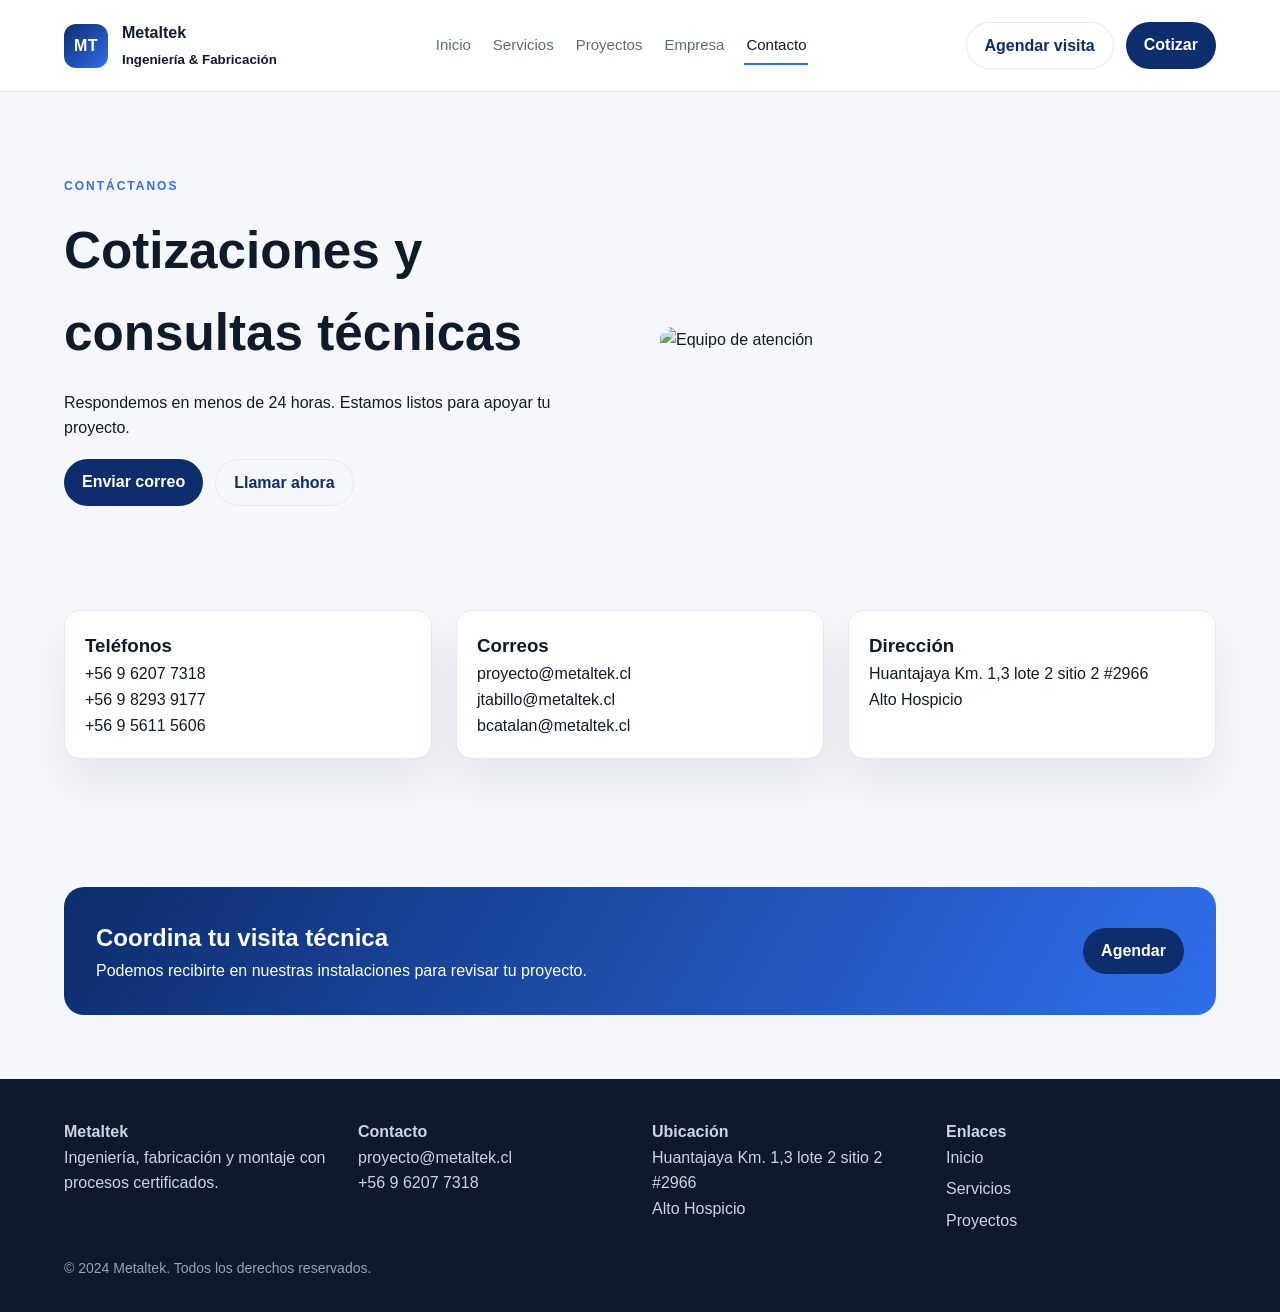
==== commit 5db528ea: "Redesign site with minimal navigation and detailed sections" ====
--- a/contacto.html
+++ b/contacto.html
@@ -3,132 +3,111 @@
 <head>
   <meta charset="UTF-8" />
   <meta name="viewport" content="width=device-width, initial-scale=1.0" />
-  <title>Web Maestranza | Contacto</title>
+  <title>Metaltek | Contacto</title>
   <link rel="stylesheet" href="styles.css" />
 </head>
 <body>
   <header class="site-header">
-    <div class="top-bar">
-      <span>⚙️ Ingeniería, fabricación y web</span>
-      <span>📍 Santiago • ⏱️ Lun-Vie 9:00 - 18:00</span>
-    </div>
-    <div class="site-header__main">
+    <div class="container navbar">
       <div class="brand">
-        <span class="brand__logo">WM</span>
+        <span class="brand__logo">MT</span>
         <div>
-          <h1>Web Maestranza</h1>
-          <p>Soluciones creativas en metal, automatización y experiencia digital.</p>
+          <div>Metaltek</div>
+          <small>Ingeniería & Fabricación</small>
         </div>
       </div>
       <nav class="site-nav">
         <a href="index.html">Inicio</a>
         <a href="servicios.html">Servicios</a>
         <a href="proyectos.html">Proyectos</a>
-        <a href="nosotros.html">Nosotros</a>
+        <a href="nosotros.html">Empresa</a>
         <a class="is-active" href="contacto.html">Contacto</a>
       </nav>
-      <div class="header-actions">
+      <div class="nav-actions">
         <a class="button button--ghost" href="contacto.html">Agendar visita</a>
-        <a class="button" href="servicios.html">Ver catálogo</a>
+        <a class="button" href="contacto.html">Cotizar</a>
       </div>
     </div>
   </header>
 
-  <main class="page">
-    <section class="page-header">
-      <div>
-        <h2>Hablemos de tu proyecto</h2>
-        <p>Completa el formulario y te respondemos en menos de 24 horas.</p>
+  <main>
+    <section class="hero">
+      <div class="container hero__grid">
+        <div>
+          <span class="hero__eyebrow">Contáctanos</span>
+          <h1>Cotizaciones y consultas técnicas</h1>
+          <p>Respondemos en menos de 24 horas. Estamos listos para apoyar tu proyecto.</p>
+          <div class="hero__actions">
+            <a class="button" href="mailto:proyecto@metaltek.cl">Enviar correo</a>
+            <a class="button button--ghost" href="tel:+56962077318">Llamar ahora</a>
+          </div>
+        </div>
+        <img
+          src="https://images.unsplash.com/photo-1520607162513-77705c0f0d4a?auto=format&fit=crop&w=1200&q=80"
+          alt="Equipo de atención"
+        />
       </div>
-      <img
-        src="https://images.unsplash.com/photo-1521737604893-d14cc237f11d?auto=format&fit=crop&w=900&q=80"
-        alt="Equipo en oficina"
-      />
     </section>
 
-    <section class="contact">
-      <form class="contact__form">
-        <label>
-          Nombre
-          <input type="text" placeholder="Tu nombre" />
-        </label>
-        <label>
-          Empresa
-          <input type="text" placeholder="Nombre de tu empresa" />
-        </label>
-        <label>
-          Correo
-          <input type="email" placeholder="correo@empresa.com" />
-        </label>
-        <label>
-          Servicio de interés
-          <select>
-            <option>Fabricación metálica</option>
-            <option>Automatización industrial</option>
-            <option>Diseño web</option>
-            <option>Mantenimiento</option>
-          </select>
-        </label>
-        <label>
-          Presupuesto estimado
-          <input type="text" placeholder="$1.000.000 CLP" />
-        </label>
-        <label>
-          Mensaje
-          <textarea rows="4" placeholder="Cuéntanos más"></textarea>
-        </label>
-        <button class="button" type="submit">Enviar mensaje</button>
-      </form>
+    <section class="section">
+      <div class="container contact-grid">
+        <div class="contact-card">
+          <h3>Teléfonos</h3>
+          <p>+56 9 6207 7318</p>
+          <p>+56 9 8293 9177</p>
+          <p>+56 9 5611 5606</p>
+        </div>
+        <div class="contact-card">
+          <h3>Correos</h3>
+          <p>proyecto@metaltek.cl</p>
+          <p>jtabillo@metaltek.cl</p>
+          <p>bcatalan@metaltek.cl</p>
+        </div>
+        <div class="contact-card">
+          <h3>Dirección</h3>
+          <p>Huantajaya Km. 1,3 lote 2 sitio 2 #2966</p>
+          <p>Alto Hospicio</p>
+        </div>
+      </div>
+    </section>
 
-      <aside class="contact__info">
-        <h3>Datos de contacto</h3>
-        <p>📍 Av. Industrial 245, Santiago</p>
-        <p>📞 +56 9 1234 5678</p>
-        <p>✉️ contacto@webmaestranza.cl</p>
-        <div class="contact__hours">
-          <h4>Horario</h4>
-          <p>Lunes a Viernes: 9:00 - 18:00</p>
-          <p>Sábado: 9:00 - 13:00</p>
+    <section class="section">
+      <div class="container callout">
+        <div>
+          <h2>Coordina tu visita técnica</h2>
+          <p>Podemos recibirte en nuestras instalaciones para revisar tu proyecto.</p>
         </div>
-        <div class="contact__map">
-          <img
-            src="https://images.unsplash.com/photo-1504384308090-c894fdcc538d?auto=format&fit=crop&w=900&q=80"
-            alt="Mapa de ubicación"
-          />
-        </div>
-      </aside>
+        <a class="button" href="mailto:proyecto@metaltek.cl">Agendar</a>
+      </div>
     </section>
   </main>
 
   <footer class="site-footer">
-    <div class="footer-grid">
+    <div class="container footer-grid">
       <div>
-        <h4>Web Maestranza</h4>
-        <p>Soluciones integrales para industria y negocios digitales.</p>
-      </div>
-      <div>
-        <h4>Servicios</h4>
-        <ul>
-          <li><a href="servicios.html">Fabricación metálica</a></li>
-          <li><a href="servicios.html">Automatización</a></li>
-          <li><a href="servicios.html">Diseño web</a></li>
-        </ul>
+        <h4>Metaltek</h4>
+        <p>Ingeniería, fabricación y montaje con procesos certificados.</p>
       </div>
       <div>
         <h4>Contacto</h4>
-        <p>contacto@webmaestranza.cl</p>
-        <p>+56 9 1234 5678</p>
+        <p>proyecto@metaltek.cl</p>
+        <p>+56 9 6207 7318</p>
       </div>
       <div>
-        <h4>Newsletter</h4>
-        <p>Recibe tendencias de industria y digitalización.</p>
-        <div class="newsletter">
-          <input type="email" placeholder="Tu correo" />
-          <button class="button" type="button">Suscribirme</button>
-        </div>
+        <h4>Ubicación</h4>
+        <p>Huantajaya Km. 1,3 lote 2 sitio 2 #2966</p>
+        <p>Alto Hospicio</p>
+      </div>
+      <div>
+        <h4>Enlaces</h4>
+        <ul>
+          <li><a href="index.html">Inicio</a></li>
+          <li><a href="servicios.html">Servicios</a></li>
+          <li><a href="proyectos.html">Proyectos</a></li>
+        </ul>
       </div>
     </div>
-    <p class="footer-note">© 2024 Web Maestranza. Todos los derechos reservados.</p>
+    <div class="container footer-note">© 2024 Metaltek. Todos los derechos reservados.</div>
   </footer>
 </body>
 </html>
--- a/styles.css
+++ b/styles.css
@@ -1,21 +1,20 @@
 :root {
   color-scheme: light;
-  --primary: #0b1f36;
-  --accent: #f6c453;
-  --accent-dark: #d9a62f;
   --bg: #f5f7fb;
-  --text: #182431;
-  --muted: #5f6b78;
-  --card: #ffffff;
-  --border: #e1e6ef;
-  --shadow: 0 24px 60px rgba(11, 31, 54, 0.12);
+  --surface: #ffffff;
+  --text: #0f1a2b;
+  --muted: #5c6b7a;
+  --primary: #0d2d6c;
+  --accent: #2f6fed;
+  --border: #e3e7ee;
+  --shadow: 0 24px 50px rgba(15, 26, 43, 0.08);
 }
 
 * {
   box-sizing: border-box;
   margin: 0;
   padding: 0;
-  font-family: "Segoe UI", sans-serif;
+  font-family: "Inter", "Segoe UI", sans-serif;
 }
 
 body {
@@ -35,455 +34,274 @@
   border-radius: 16px;
 }
 
-.top-bar {
-  display: flex;
+.container {
+  width: min(1200px, 90vw);
+  margin: 0 auto;
+}
+
+.site-header {
+  position: sticky;
+  top: 0;
+  z-index: 10;
+  background: rgba(255, 255, 255, 0.92);
+  backdrop-filter: blur(10px);
+  border-bottom: 1px solid var(--border);
+}
+
+.navbar {
+  display: flex;
+  align-items: center;
   justify-content: space-between;
-  gap: 16px;
-  color: #dbe4f3;
-  font-size: 14px;
-  padding: 12px 8vw;
-  background: linear-gradient(90deg, #0b1f36, #14304f);
-}
-
-.site-header {
-  background: var(--card);
-  border-bottom: 1px solid var(--border);
-}
-
-.site-header__main {
-  padding: 24px 8vw 32px;
-  display: grid;
-  gap: 18px;
+  padding: 20px 0;
+  gap: 24px;
 }
 
 .brand {
   display: flex;
   align-items: center;
-  gap: 16px;
+  gap: 14px;
+  font-weight: 600;
 }
 
 .brand__logo {
-  background: linear-gradient(135deg, #0b1f36, #214c7a);
+  width: 44px;
+  height: 44px;
+  border-radius: 12px;
+  display: grid;
+  place-items: center;
+  background: linear-gradient(135deg, #0d2d6c, #2f6fed);
   color: #fff;
   font-weight: 700;
-  border-radius: 14px;
-  padding: 12px 16px;
-  font-size: 18px;
-  box-shadow: var(--shadow);
-}
-
-.brand p {
+  letter-spacing: 0.5px;
+}
+
+.site-nav {
+  display: flex;
+  align-items: center;
+  gap: 18px;
+  font-size: 15px;
   color: var(--muted);
 }
 
-.site-nav {
-  display: flex;
-  flex-wrap: wrap;
-  gap: 12px;
-}
-
 .site-nav a {
-  padding: 8px 16px;
-  border-radius: 999px;
-  border: 1px solid transparent;
-  color: var(--muted);
-  transition: all 0.2s ease;
-  background: #f1f4f9;
+  padding: 6px 2px;
+  border-bottom: 2px solid transparent;
+  transition: border-color 0.2s ease, color 0.2s ease;
 }
 
 .site-nav a:hover,
 .site-nav a.is-active {
-  background: var(--primary);
-  color: #fff;
-  border-color: var(--primary);
-}
-
-.header-actions {
-  display: flex;
-  flex-wrap: wrap;
+  color: var(--text);
+  border-color: var(--accent);
+}
+
+.nav-actions {
+  display: flex;
   gap: 12px;
-}
-
-.page {
-  padding: 48px 8vw 72px;
-  display: flex;
-  flex-direction: column;
-  gap: 48px;
-}
-
-.hero {
-  display: grid;
-  gap: 32px;
-  grid-template-columns: repeat(auto-fit, minmax(280px, 1fr));
-  align-items: center;
-}
-
-.hero__content {
-  display: grid;
-  gap: 20px;
-}
-
-.hero__eyebrow {
-  text-transform: uppercase;
-  color: var(--accent-dark);
-  font-weight: 700;
-  letter-spacing: 2px;
-  font-size: 12px;
-}
-
-.hero h2 {
-  font-size: clamp(2rem, 2vw + 1.4rem, 3rem);
-}
-
-.hero__actions {
-  display: flex;
-  flex-wrap: wrap;
-  gap: 12px;
-}
-
-.hero__stats {
-  display: grid;
-  grid-template-columns: repeat(auto-fit, minmax(140px, 1fr));
-  gap: 16px;
-}
-
-.hero__stats div {
-  background: var(--card);
-  padding: 16px;
-  border-radius: 14px;
-  border: 1px solid var(--border);
-}
-
-.hero__stats strong {
-  font-size: 22px;
-}
-
-.hero__stats span {
-  color: var(--muted);
-  font-size: 14px;
-}
-
-.hero__media {
-  position: relative;
-}
-
-.hero__badge {
-  position: absolute;
-  bottom: -20px;
-  left: 20px;
-  background: rgba(255, 255, 255, 0.95);
-  padding: 14px 18px;
-  border-radius: 12px;
-  border: 1px solid var(--border);
-  box-shadow: var(--shadow);
 }
 
 .button {
   background: var(--primary);
   color: #fff;
-  padding: 12px 22px;
+  border: none;
+  padding: 10px 18px;
   border-radius: 999px;
-  border: none;
-  display: inline-block;
   font-weight: 600;
 }
 
 .button--ghost {
   background: transparent;
   color: var(--primary);
-  border: 1px solid var(--primary);
-}
-
-.section-heading {
-  display: flex;
-  align-items: center;
+  border: 1px solid var(--border);
+}
+
+.hero {
+  padding: 80px 0 40px;
+}
+
+.hero__grid {
+  display: grid;
+  gap: 40px;
+  grid-template-columns: repeat(auto-fit, minmax(260px, 1fr));
+  align-items: center;
+}
+
+.hero__eyebrow {
+  text-transform: uppercase;
+  letter-spacing: 2px;
+  font-size: 12px;
+  color: var(--accent);
+  font-weight: 600;
+}
+
+.hero h1 {
+  font-size: clamp(2.4rem, 2vw + 1.6rem, 3.4rem);
+  margin: 12px 0 16px;
+}
+
+.hero__actions {
+  display: flex;
+  flex-wrap: wrap;
+  gap: 12px;
+  margin-top: 18px;
+}
+
+.hero__stats {
+  display: grid;
+  grid-template-columns: repeat(auto-fit, minmax(140px, 1fr));
+  gap: 16px;
+  margin-top: 24px;
+}
+
+.stat-card {
+  background: var(--surface);
+  padding: 16px;
+  border-radius: 14px;
+  border: 1px solid var(--border);
+  box-shadow: var(--shadow);
+}
+
+.section {
+  padding: 64px 0;
+}
+
+.section-title {
+  display: flex;
   justify-content: space-between;
+  align-items: flex-end;
+  gap: 20px;
+  margin-bottom: 28px;
+}
+
+.section-title h2 {
+  font-size: clamp(1.6rem, 1.2vw + 1.2rem, 2.2rem);
+}
+
+.section-title p {
+  color: var(--muted);
+}
+
+.grid {
+  display: grid;
+  gap: 20px;
+  grid-template-columns: repeat(auto-fit, minmax(240px, 1fr));
+}
+
+.card {
+  background: var(--surface);
+  border-radius: 18px;
+  border: 1px solid var(--border);
+  padding: 22px;
+  box-shadow: var(--shadow);
+}
+
+.card h3 {
+  margin-bottom: 12px;
+}
+
+.tag {
+  display: inline-flex;
+  align-items: center;
+  gap: 8px;
+  font-size: 12px;
+  color: var(--accent);
+  background: #eef3ff;
+  padding: 6px 10px;
+  border-radius: 999px;
+  font-weight: 600;
+}
+
+.split {
+  display: grid;
+  gap: 28px;
+  grid-template-columns: repeat(auto-fit, minmax(280px, 1fr));
+  align-items: center;
+}
+
+.list {
+  display: grid;
+  gap: 10px;
+  margin-top: 16px;
+  color: var(--muted);
+}
+
+.installations {
+  display: grid;
   gap: 16px;
-  flex-wrap: wrap;
-}
-
-.text-link {
-  color: var(--primary);
-  font-weight: 600;
-}
-
-.highlight {
-  display: grid;
-  gap: 24px;
-  background: var(--card);
-  padding: 32px;
-  border-radius: 24px;
-  border: 1px solid var(--border);
-  box-shadow: var(--shadow);
-}
-
-.highlight__cards {
-  display: grid;
   grid-template-columns: repeat(auto-fit, minmax(220px, 1fr));
-  gap: 20px;
-}
-
-.highlight__cards article {
-  background: #f9fbff;
-  padding: 20px;
+}
+
+.installation-card {
+  background: var(--surface);
+  border: 1px solid var(--border);
   border-radius: 16px;
-  border: 1px solid var(--border);
-}
-
-.split {
-  display: grid;
-  gap: 32px;
-  grid-template-columns: repeat(auto-fit, minmax(260px, 1fr));
-  align-items: center;
-}
-
-.split__media img {
-  box-shadow: var(--shadow);
-}
-
-.checklist {
-  margin: 16px 0;
-  padding-left: 20px;
-  color: var(--muted);
-  display: grid;
-  gap: 8px;
-}
-
-.cards {
-  display: grid;
-  gap: 24px;
-  grid-template-columns: repeat(auto-fit, minmax(240px, 1fr));
-}
-
-.card {
-  background: var(--card);
-  border-radius: 20px;
-  border: 1px solid var(--border);
   overflow: hidden;
   box-shadow: var(--shadow);
 }
 
-.card__body {
-  padding: 20px;
-}
-
-.grid {
+.installation-card figcaption {
+  padding: 14px 16px 18px;
+  font-weight: 600;
+}
+
+.qa-grid {
   display: grid;
   gap: 20px;
   grid-template-columns: repeat(auto-fit, minmax(220px, 1fr));
 }
 
-.grid article {
-  background: var(--card);
-  padding: 20px;
-  border-radius: 16px;
-  border: 1px solid var(--border);
-}
-
-.page-header {
+.qa-grid ul {
+  margin-top: 12px;
+  padding-left: 16px;
+  color: var(--muted);
+  display: grid;
+  gap: 8px;
+}
+
+.projects-line {
+  display: grid;
+  gap: 18px;
+  grid-template-columns: repeat(auto-fit, minmax(200px, 1fr));
+}
+
+.project-pill {
+  background: var(--surface);
+  border-radius: 999px;
+  border: 1px solid var(--border);
+  padding: 16px 18px;
+  box-shadow: var(--shadow);
+}
+
+.callout {
+  background: linear-gradient(120deg, #0d2d6c, #2f6fed);
+  color: #fff;
+  padding: 32px;
+  border-radius: 20px;
+  display: flex;
+  flex-wrap: wrap;
+  align-items: center;
+  justify-content: space-between;
+  gap: 20px;
+}
+
+.contact-grid {
   display: grid;
   gap: 24px;
   grid-template-columns: repeat(auto-fit, minmax(260px, 1fr));
-  align-items: center;
-}
-
-.page-header img {
-  border-radius: 20px;
-  box-shadow: var(--shadow);
-}
-
-.services-grid {
-  display: grid;
-  gap: 20px;
-  grid-template-columns: repeat(auto-fit, minmax(240px, 1fr));
-}
-
-.services-grid article {
-  background: var(--card);
-  padding: 22px;
-  border-radius: 18px;
-  border: 1px solid var(--border);
-}
-
-.services-grid ul {
-  margin-top: 12px;
-  padding-left: 18px;
-  color: var(--muted);
-  display: grid;
-  gap: 6px;
-}
-
-.steps {
-  display: grid;
-  gap: 10px;
-  padding-left: 18px;
-  color: var(--muted);
-}
-
-.project-grid {
-  display: grid;
-  gap: 24px;
-  grid-template-columns: repeat(auto-fit, minmax(260px, 1fr));
-}
-
-.project-card {
-  background: var(--card);
-  border-radius: 20px;
-  border: 1px solid var(--border);
-  overflow: hidden;
-  box-shadow: var(--shadow);
-  display: grid;
-}
-
-.project-card div {
-  padding: 18px;
-}
-
-.project-card span {
-  display: block;
-  margin-top: 10px;
-  color: var(--muted);
-}
-
-.metrics {
-  display: grid;
-  gap: 20px;
-  background: linear-gradient(120deg, #0b1f36, #214c7a);
-  color: #fff;
-  padding: 32px;
-  border-radius: 24px;
-}
-
-.metrics__grid {
-  display: grid;
-  gap: 16px;
-  grid-template-columns: repeat(auto-fit, minmax(160px, 1fr));
-}
-
-.metrics__grid div {
-  background: rgba(255, 255, 255, 0.12);
-  padding: 16px;
-  border-radius: 14px;
-}
-
-.story {
-  display: grid;
-  gap: 24px;
-  grid-template-columns: repeat(auto-fit, minmax(260px, 1fr));
-}
-
-.timeline {
-  display: grid;
-  gap: 16px;
-}
-
-.timeline div {
-  background: var(--card);
-  padding: 18px;
-  border-radius: 12px;
-  border-left: 4px solid var(--accent);
-}
-
-.values {
-  display: grid;
-  gap: 16px;
-  grid-template-columns: repeat(auto-fit, minmax(220px, 1fr));
-}
-
-.values article {
-  background: var(--card);
+}
+
+.contact-card {
+  background: var(--surface);
+  border: 1px solid var(--border);
+  border-radius: 16px;
   padding: 20px;
-  border-radius: 16px;
-  border: 1px solid var(--border);
-}
-
-.team {
-  display: grid;
-  gap: 16px;
-  grid-template-columns: repeat(auto-fit, minmax(220px, 1fr));
-}
-
-.team article {
-  background: var(--card);
-  padding: 16px;
-  border-radius: 16px;
-  border: 1px solid var(--border);
-  display: grid;
-  gap: 12px;
-  align-items: center;
-}
-
-.contact {
-  display: grid;
-  gap: 24px;
-  grid-template-columns: repeat(auto-fit, minmax(280px, 1fr));
-  align-items: start;
-}
-
-.contact__form {
-  display: flex;
-  flex-direction: column;
-  gap: 16px;
-  background: var(--card);
-  padding: 24px;
-  border-radius: 20px;
-  border: 1px solid var(--border);
-  box-shadow: var(--shadow);
-}
-
-.contact__form label {
-  display: flex;
-  flex-direction: column;
-  gap: 6px;
-  font-weight: 600;
-  color: var(--muted);
-}
-
-.contact__form input,
-.contact__form select,
-.contact__form textarea {
-  padding: 10px 12px;
-  border-radius: 10px;
-  border: 1px solid var(--border);
-  font-size: 14px;
-}
-
-.contact__info {
-  background: var(--card);
-  padding: 24px;
-  border-radius: 20px;
-  border: 1px solid var(--border);
-  display: grid;
-  gap: 12px;
-}
-
-.contact__hours {
-  background: var(--bg);
-  padding: 12px;
-  border-radius: 10px;
-}
-
-.contact__map img {
-  border-radius: 14px;
-}
-
-.cta {
-  display: flex;
-  justify-content: space-between;
-  gap: 20px;
-  align-items: center;
-  background: var(--card);
-  padding: 28px 32px;
-  border-radius: 20px;
-  border: 1px solid var(--border);
-  box-shadow: var(--shadow);
-  flex-wrap: wrap;
+  box-shadow: var(--shadow);
 }
 
 .site-footer {
-  padding: 40px 8vw;
-  background: #0b1f36;
-  color: #dbe4f3;
+  background: #0d1a2b;
+  color: #cbd5e1;
+  padding: 40px 0 32px;
 }
 
 .footer-grid {
@@ -493,50 +311,30 @@
   margin-bottom: 24px;
 }
 
-.footer-grid h4 {
-  margin-bottom: 8px;
-}
-
 .footer-grid ul {
   list-style: none;
   display: grid;
   gap: 6px;
 }
 
-.newsletter {
-  display: flex;
-  gap: 8px;
-  flex-wrap: wrap;
-}
-
-.newsletter input {
-  padding: 10px 12px;
-  border-radius: 999px;
-  border: none;
-  min-width: 180px;
-}
-
 .footer-note {
-  color: #9fb1c9;
   font-size: 14px;
-}
-
-@media (max-width: 700px) {
-  .top-bar {
+  color: #94a3b8;
+}
+
+@media (max-width: 900px) {
+  .site-nav {
+    flex-wrap: wrap;
+    justify-content: center;
+  }
+
+  .nav-actions {
+    width: 100%;
+    justify-content: center;
+  }
+
+  .navbar {
     flex-direction: column;
     align-items: flex-start;
   }
-
-  .page {
-    padding: 32px 6vw 48px;
-  }
-
-  .site-header__main {
-    padding: 20px 6vw 28px;
-  }
-
-  .hero__badge {
-    position: static;
-    margin-top: 16px;
-  }
-}
+}
